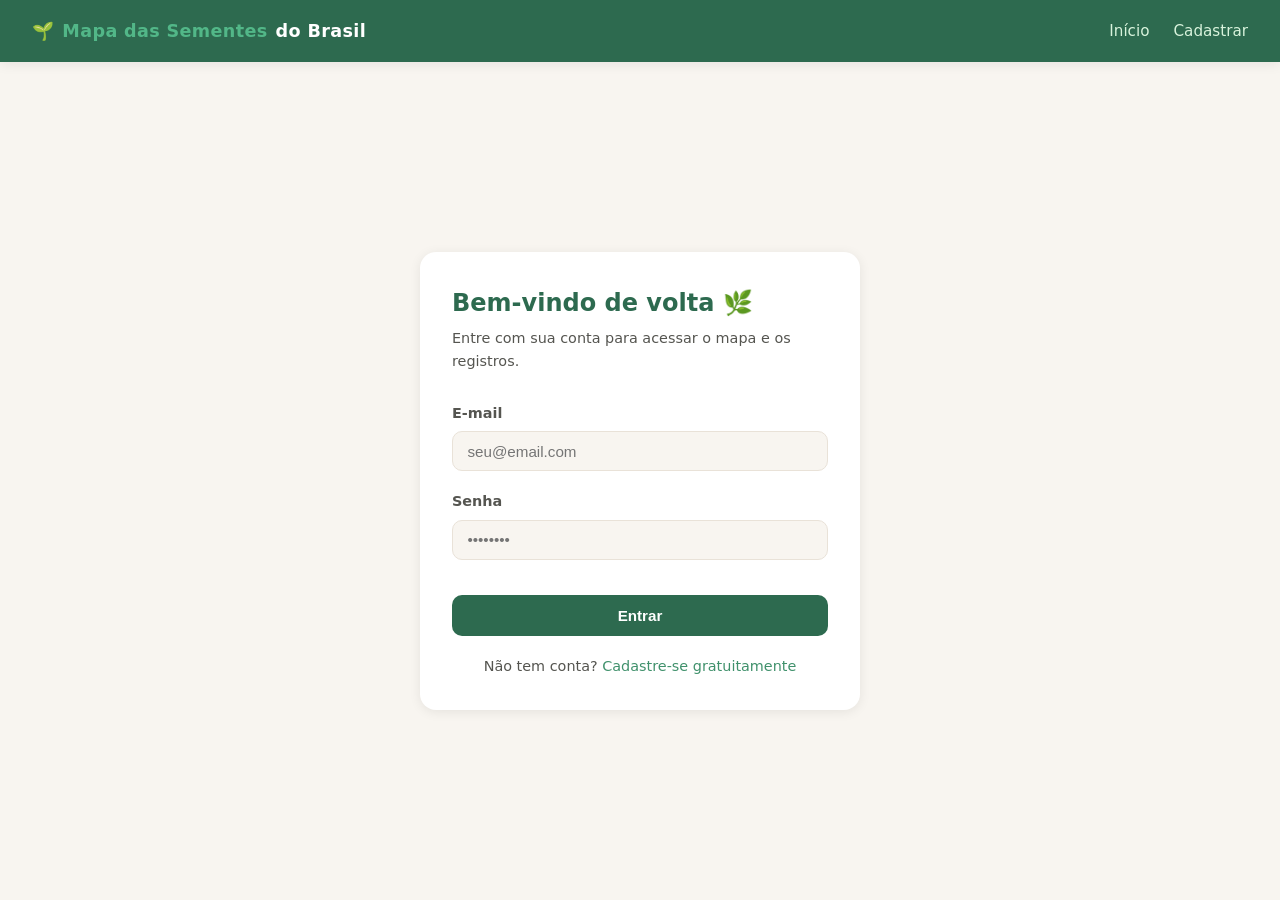
==== frontend/index.html @ fa141c73 "Add files via upload" ====
<!DOCTYPE html>
<html lang="pt-BR">
<head>
  <meta charset="UTF-8" />
  <meta name="viewport" content="width=device-width, initial-scale=1.0" />
  <title>Mapa das Sementes do Brasil</title>
  <link rel="stylesheet" href="css/style.css" />
</head>
<body>

  <!-- Navbar -->
  <nav class="navbar">
    <div class="navbar__logo">
      🌱 <span>Mapa das Sementes</span> do Brasil
    </div>
    <ul class="navbar__nav">
      <li><a href="index.html">Início</a></li>
      <li><a href="#" id="link-mapa">Mapa</a></li>
      <li><a href="login.html">Entrar</a></li>
      <li><a href="cadastro.html">Cadastrar</a></li>
    </ul>
  </nav>

  <!-- Hero -->
  <section class="hero">
    <div class="container">
      <h1 class="hero__titulo">
        Preservando as <span>sementes nativas</span><br>do Brasil
      </h1>
      <p class="hero__subtitulo">
        Uma plataforma colaborativa para catalogar, mapear e proteger
        as espécies nativas e o conhecimento tradicional dos povos do Brasil.
      </p>
      <div class="hero__acoes">
        <a href="#" id="btn-explorar" class="btn btn--secundario" style="color: #d8f3dc; border-color: #52b788;">
          🗺️ Explorar o Mapa
        </a>
        <a href="cadastro.html" class="btn btn--primario" style="background: #52b788; color: #1b1b1b;">
          Participar do projeto
        </a>
      </div>
    </div>
  </section>

  <!-- Estatísticas da API -->
  <section class="container">
    <div class="stats" id="stats-container">
      <div class="stat-card">
        <div class="stat-card__numero" id="stat-sementes">—</div>
        <div class="stat-card__label">Espécies cadastradas</div>
      </div>
      <div class="stat-card">
        <div class="stat-card__numero" id="stat-registros">—</div>
        <div class="stat-card__label">Ocorrências mapeadas</div>
      </div>
      <div class="stat-card">
        <div class="stat-card__numero" id="stat-estados">—</div>
        <div class="stat-card__label">Estados com registros</div>
      </div>
      <div class="stat-card">
        <div class="stat-card__numero" id="stat-usuarios">—</div>
        <div class="stat-card__label">Colaboradores</div>
      </div>
    </div>
  </section>

  <!-- Sobre o projeto -->
  <section style="padding: 3rem 0; background: #fff;">
    <div class="container">
      <h2 style="color: var(--verde-escuro); font-size: 1.6rem; margin-bottom: 1rem;">
        O que é o projeto?
      </h2>
      <p style="color: var(--texto-suave); max-width: 720px; line-height: 1.8;">
        O <strong>Mapa das Sementes do Brasil</strong> é uma iniciativa colaborativa que reúne
        artesãos, pesquisadores e especialistas em um banco de dados aberto de espécies nativas.
        Cada registro inclui geolocalização, fotos, informações botânicas e o conhecimento
        tradicional associado à semente.
      </p>
      <div style="display: flex; gap: 2rem; margin-top: 2rem; flex-wrap: wrap;">
        <div>
          <strong style="color: var(--verde-escuro);">🌿 Para artesãos</strong>
          <p style="color: var(--texto-suave); font-size: 0.9rem; margin-top: 0.3rem;">
            Registre e compartilhe seu conhecimento sobre sementes locais.
          </p>
        </div>
        <div>
          <strong style="color: var(--verde-escuro);">🔬 Para pesquisadores</strong>
          <p style="color: var(--texto-suave); font-size: 0.9rem; margin-top: 0.3rem;">
            Acesse dados georreferenciados e contribua com análises científicas.
          </p>
        </div>
        <div>
          <strong style="color: var(--verde-escuro);">✅ Para especialistas</strong>
          <p style="color: var(--texto-suave); font-size: 0.9rem; margin-top: 0.3rem;">
            Valide registros e garanta a qualidade das informações na plataforma.
          </p>
        </div>
      </div>
    </div>
  </section>

  <!-- Rodapé -->
  <footer style="background: var(--verde-escuro); color: var(--verde-suave); text-align: center; padding: 1.5rem; font-size: 0.85rem; margin-top: 4rem;">
    © 2025 Mapa das Sementes do Brasil · Desenvolvido com Go + PostgreSQL
  </footer>

  <script src="js/api.js"></script>
  <script>
    // Redireciona usuários já logados para o mapa
    document.addEventListener('DOMContentLoaded', () => {
      if (estaLogado()) {
        document.getElementById('link-mapa').href = 'mapa.html';
        document.getElementById('btn-explorar').href = 'mapa.html';
      }

      // Carrega estatísticas da API
      carregarStats();
    });

    async function carregarStats() {
      try {
        // Endpoint de stats (Etapa 4 — /api/registros/stats)
        const dados = await requisicao('/api/registros/stats', 'GET', null, true);
        document.getElementById('stat-registros').textContent =
          dados.total_registros ?? '—';
        document.getElementById('stat-estados').textContent =
          dados.total_estados ?? '—';
      } catch (_) {
        // Silencioso: stats são exibição, não funcionalidade crítica
      }

      try {
        const sementes = await apiListarSementes();
        document.getElementById('stat-sementes').textContent =
          Array.isArray(sementes) ? sementes.length : '—';
      } catch (_) {}
    }
  </script>

</body>
</html>
---- frontend/css/style.css ----
/* =============================================
   Mapa das Sementes do Brasil — Estilos Globais
   ============================================= */

/* --- Variáveis --- */
:root {
  --verde-escuro:  #2d6a4f;
  --verde-medio:   #40916c;
  --verde-claro:   #52b788;
  --verde-suave:   #d8f3dc;
  --terra:         #f8f5f0;
  --terra-escura:  #e9e2d8;
  --texto:         #1b1b1b;
  --texto-suave:   #555550;
  --branco:        #ffffff;
  --erro:          #c0392b;
  --sucesso:       #27ae60;
  --sombra:        0 2px 12px rgba(0, 0, 0, 0.08);
  --raio:          10px;
  --raio-lg:       16px;
  --transicao:     0.2s ease;
}

/* --- Reset base --- */
*, *::before, *::after {
  box-sizing: border-box;
  margin: 0;
  padding: 0;
}

html {
  font-size: 16px;
  scroll-behavior: smooth;
}

body {
  font-family: 'Segoe UI', system-ui, sans-serif;
  background-color: var(--terra);
  color: var(--texto);
  line-height: 1.6;
  min-height: 100vh;
}

img {
  max-width: 100%;
  display: block;
}

a {
  color: var(--verde-medio);
  text-decoration: none;
}

a:hover {
  text-decoration: underline;
}

/* --- Navbar --- */
.navbar {
  background-color: var(--verde-escuro);
  padding: 0 2rem;
  display: flex;
  align-items: center;
  justify-content: space-between;
  height: 62px;
  box-shadow: var(--sombra);
  position: sticky;
  top: 0;
  z-index: 100;
}

.navbar__logo {
  color: var(--branco);
  font-size: 1.1rem;
  font-weight: 700;
  letter-spacing: 0.02em;
  display: flex;
  align-items: center;
  gap: 0.5rem;
}

.navbar__logo span {
  color: var(--verde-claro);
}

.navbar__nav {
  display: flex;
  gap: 1.5rem;
  list-style: none;
}

.navbar__nav a {
  color: var(--verde-suave);
  font-size: 0.95rem;
  transition: color var(--transicao);
}

.navbar__nav a:hover {
  color: var(--branco);
  text-decoration: none;
}

/* --- Container central --- */
.container {
  max-width: 1100px;
  margin: 0 auto;
  padding: 0 1.5rem;
}

/* --- Botões --- */
.btn {
  display: inline-flex;
  align-items: center;
  justify-content: center;
  gap: 0.4rem;
  padding: 0.6rem 1.4rem;
  border: none;
  border-radius: var(--raio);
  font-size: 0.95rem;
  font-weight: 600;
  cursor: pointer;
  transition: background-color var(--transicao), opacity var(--transicao);
  text-decoration: none;
}

.btn:disabled {
  opacity: 0.6;
  cursor: not-allowed;
}

.btn--primario {
  background-color: var(--verde-escuro);
  color: var(--branco);
}

.btn--primario:hover:not(:disabled) {
  background-color: var(--verde-medio);
}

.btn--secundario {
  background-color: transparent;
  color: var(--verde-escuro);
  border: 2px solid var(--verde-escuro);
}

.btn--secundario:hover:not(:disabled) {
  background-color: var(--verde-suave);
}

.btn--bloco {
  width: 100%;
  padding: 0.75rem;
}

/* --- Card --- */
.card {
  background: var(--branco);
  border-radius: var(--raio-lg);
  box-shadow: var(--sombra);
  padding: 2rem;
}

/* --- Formulários --- */
.form-grupo {
  margin-bottom: 1.2rem;
}

.form-grupo label {
  display: block;
  font-size: 0.9rem;
  font-weight: 600;
  color: var(--texto-suave);
  margin-bottom: 0.4rem;
}

.form-grupo input,
.form-grupo select,
.form-grupo textarea {
  width: 100%;
  padding: 0.65rem 0.9rem;
  border: 1.5px solid var(--terra-escura);
  border-radius: var(--raio);
  font-size: 0.95rem;
  color: var(--texto);
  background: var(--terra);
  transition: border-color var(--transicao);
  outline: none;
}

.form-grupo input:focus,
.form-grupo select:focus,
.form-grupo textarea:focus {
  border-color: var(--verde-medio);
  background: var(--branco);
}

/* --- Mensagens de feedback --- */
.msg {
  padding: 0.7rem 1rem;
  border-radius: var(--raio);
  font-size: 0.9rem;
  margin-top: 1rem;
  display: none;
}

.msg--erro {
  background: #fdecea;
  color: var(--erro);
  border-left: 4px solid var(--erro);
}

.msg--sucesso {
  background: #eafaf1;
  color: var(--sucesso);
  border-left: 4px solid var(--sucesso);
}

.msg.visivel {
  display: block;
}

/* --- Hero (página inicial) --- */
.hero {
  background: linear-gradient(135deg, var(--verde-escuro) 0%, var(--verde-medio) 100%);
  color: var(--branco);
  padding: 5rem 1.5rem;
  text-align: center;
}

.hero__titulo {
  font-size: 2.4rem;
  font-weight: 800;
  margin-bottom: 1rem;
  line-height: 1.2;
}

.hero__titulo span {
  color: var(--verde-claro);
}

.hero__subtitulo {
  font-size: 1.1rem;
  opacity: 0.9;
  max-width: 600px;
  margin: 0 auto 2rem;
}

.hero__acoes {
  display: flex;
  gap: 1rem;
  justify-content: center;
  flex-wrap: wrap;
}

/* --- Seção de estatísticas --- */
.stats {
  display: grid;
  grid-template-columns: repeat(auto-fit, minmax(200px, 1fr));
  gap: 1.5rem;
  padding: 3rem 0;
}

.stat-card {
  background: var(--branco);
  border-radius: var(--raio-lg);
  padding: 1.5rem;
  text-align: center;
  box-shadow: var(--sombra);
  border-top: 4px solid var(--verde-claro);
}

.stat-card__numero {
  font-size: 2rem;
  font-weight: 800;
  color: var(--verde-escuro);
}

.stat-card__label {
  font-size: 0.9rem;
  color: var(--texto-suave);
  margin-top: 0.3rem;
}

/* --- Página de autenticação (login/cadastro) --- */
.auth-wrapper {
  min-height: calc(100vh - 62px);
  display: flex;
  align-items: center;
  justify-content: center;
  padding: 2rem 1rem;
}

.auth-card {
  width: 100%;
  max-width: 440px;
}

.auth-card__titulo {
  font-size: 1.5rem;
  font-weight: 700;
  color: var(--verde-escuro);
  margin-bottom: 0.3rem;
}

.auth-card__subtitulo {
  font-size: 0.9rem;
  color: var(--texto-suave);
  margin-bottom: 1.8rem;
}

.auth-card__rodape {
  text-align: center;
  margin-top: 1.2rem;
  font-size: 0.9rem;
  color: var(--texto-suave);
}

/* --- Spinner de carregamento --- */
.spinner {
  width: 18px;
  height: 18px;
  border: 2px solid rgba(255,255,255,0.4);
  border-top-color: var(--branco);
  border-radius: 50%;
  animation: girar 0.7s linear infinite;
  display: inline-block;
}

@keyframes girar {
  to { transform: rotate(360deg); }
}

/* --- Utilitários --- */
.mt-1 { margin-top: 0.5rem; }
.mt-2 { margin-top: 1rem; }
.mt-3 { margin-top: 1.5rem; }
.mb-1 { margin-bottom: 0.5rem; }
.mb-2 { margin-bottom: 1rem; }
.texto-centro { text-align: center; }
.oculto { display: none !important; }

/* --- Responsivo --- */
@media (max-width: 600px) {
  .hero__titulo { font-size: 1.8rem; }
  .navbar { padding: 0 1rem; }
  .navbar__nav { gap: 1rem; }
}
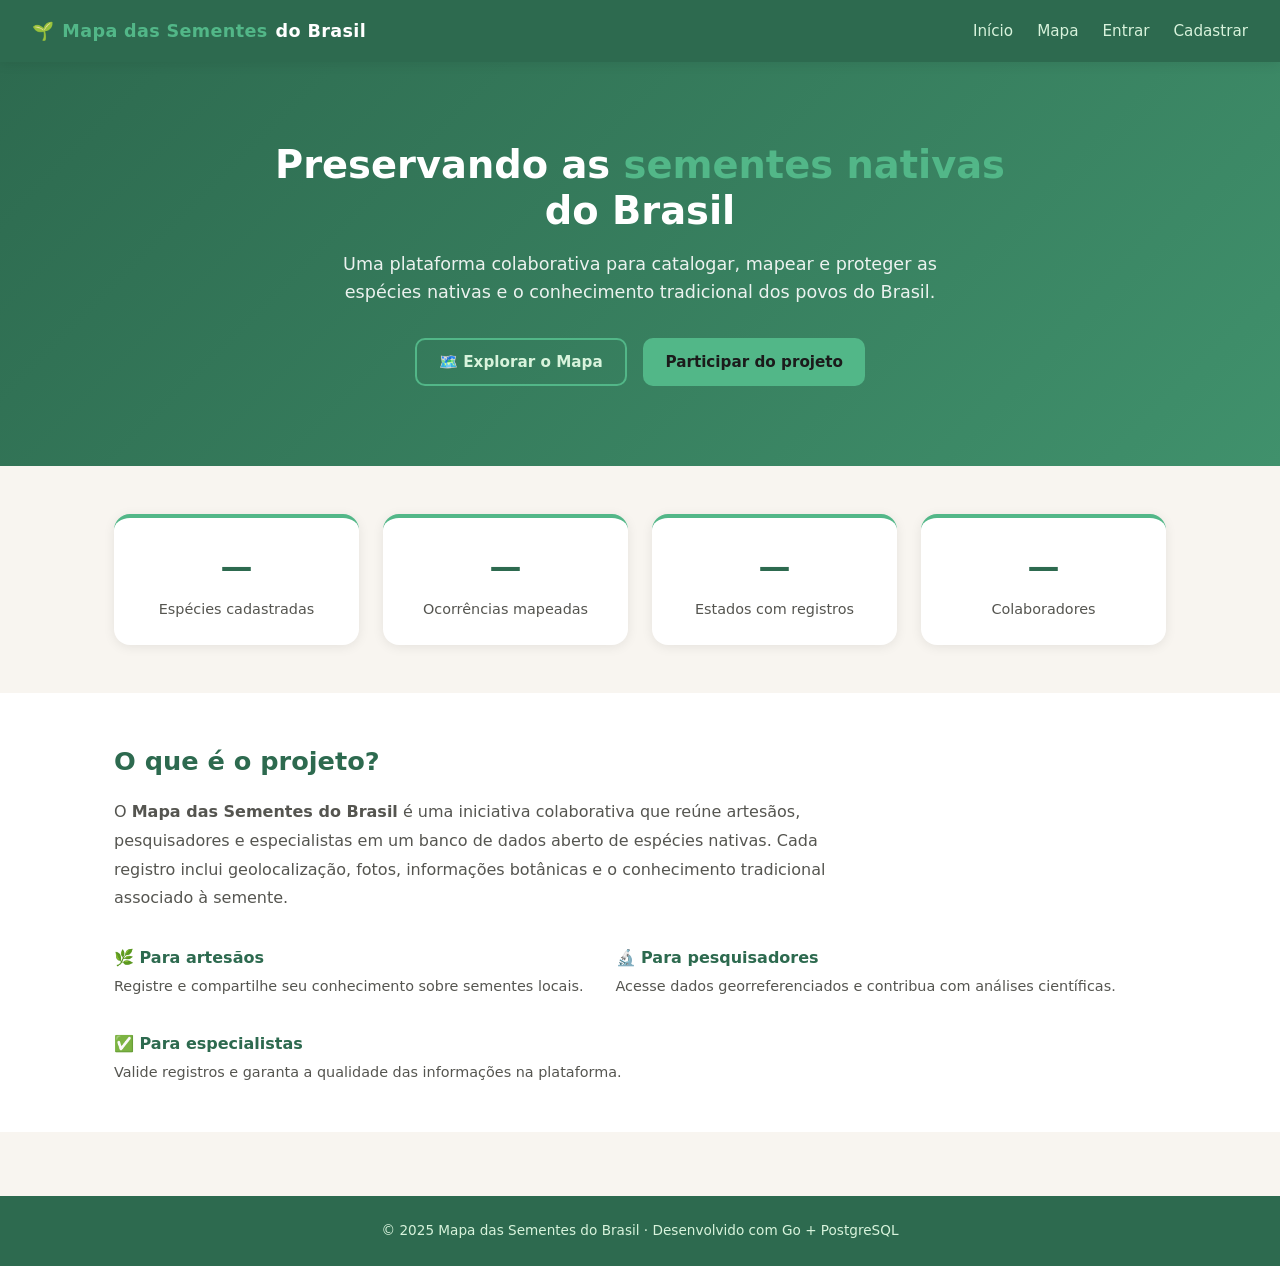
==== commit c1b63885: "Update index.html" ====
--- a/frontend/index.html
+++ b/frontend/index.html
@@ -14,10 +14,10 @@
       🌱 <span>Mapa das Sementes</span> do Brasil
     </div>
     <ul class="navbar__nav">
-      <li><a href="index.html">Início</a></li>
+      <li><a href="/frontend/index.html">Início</a></li>
       <li><a href="#" id="link-mapa">Mapa</a></li>
-      <li><a href="login.html">Entrar</a></li>
-      <li><a href="cadastro.html">Cadastrar</a></li>
+      <li><a href="/frontend/login.html">Entrar</a></li>
+      <li><a href="/frontend/cadastro.html">Cadastrar</a></li>
     </ul>
   </nav>
 
@@ -35,7 +35,7 @@
         <a href="#" id="btn-explorar" class="btn btn--secundario" style="color: #d8f3dc; border-color: #52b788;">
           🗺️ Explorar o Mapa
         </a>
-        <a href="cadastro.html" class="btn btn--primario" style="background: #52b788; color: #1b1b1b;">
+        <a href="/frontend/cadastro.html" class="btn btn--primario" style="background: #52b788; color: #1b1b1b;">
           Participar do projeto
         </a>
       </div>
@@ -106,11 +106,32 @@
 
   <script src="js/api.js"></script>
   <script>
-    // Redireciona usuários já logados para o mapa
+    // Ajusta a navbar e o hero conforme o estado de login.
+    // O mapa interativo (Leaflet) ainda está em desenvolvimento — enquanto
+    // isso, usuários logados veem uma mensagem de boas-vindas em vez de um
+    // link para uma página que ainda não existe.
     document.addEventListener('DOMContentLoaded', () => {
       if (estaLogado()) {
-        document.getElementById('link-mapa').href = 'mapa.html';
-        document.getElementById('btn-explorar').href = 'mapa.html';
+        const usuario = obterUsuario();
+        const navLista = document.querySelector('.navbar__nav');
+
+        // Remove o link "Entrar" e "Cadastrar" da navbar, adiciona saudação + sair
+        navLista.innerHTML = `
+          <li><a href="/frontend/index.html">Início</a></li>
+          <li style="color: #d8f3dc;">Olá, ${usuario?.nome?.split(' ')[0] || 'visitante'} 👋</li>
+          <li><a href="#" id="link-sair">Sair</a></li>
+        `;
+        document.getElementById('link-sair').addEventListener('click', (e) => {
+          e.preventDefault();
+          encerrarSessao();
+        });
+
+        // Botão principal do hero vira aviso de "em breve" em vez de link quebrado
+        const btnExplorar = document.getElementById('btn-explorar');
+        btnExplorar.textContent = '🗺️ Mapa interativo em breve';
+        btnExplorar.style.opacity = '0.7';
+        btnExplorar.style.cursor = 'default';
+        btnExplorar.addEventListener('click', (e) => e.preventDefault());
       }
 
       // Carrega estatísticas da API
@@ -119,23 +140,21 @@
 
     async function carregarStats() {
       try {
-        // Endpoint de stats (Etapa 4 — /api/registros/stats)
-        const dados = await requisicao('/api/registros/stats', 'GET', null, true);
+        // Rota real: GET /api/busca/estatisticas
+        const dados = await apiEstatisticas();
+        document.getElementById('stat-sementes').textContent =
+          dados.total_especies ?? dados.total_sementes ?? '—';
         document.getElementById('stat-registros').textContent =
           dados.total_registros ?? '—';
         document.getElementById('stat-estados').textContent =
           dados.total_estados ?? '—';
+        document.getElementById('stat-usuarios').textContent =
+          dados.total_usuarios ?? '—';
       } catch (_) {
         // Silencioso: stats são exibição, não funcionalidade crítica
       }
-
-      try {
-        const sementes = await apiListarSementes();
-        document.getElementById('stat-sementes').textContent =
-          Array.isArray(sementes) ? sementes.length : '—';
-      } catch (_) {}
     }
   </script>
 
 </body>
-</html>+</html>
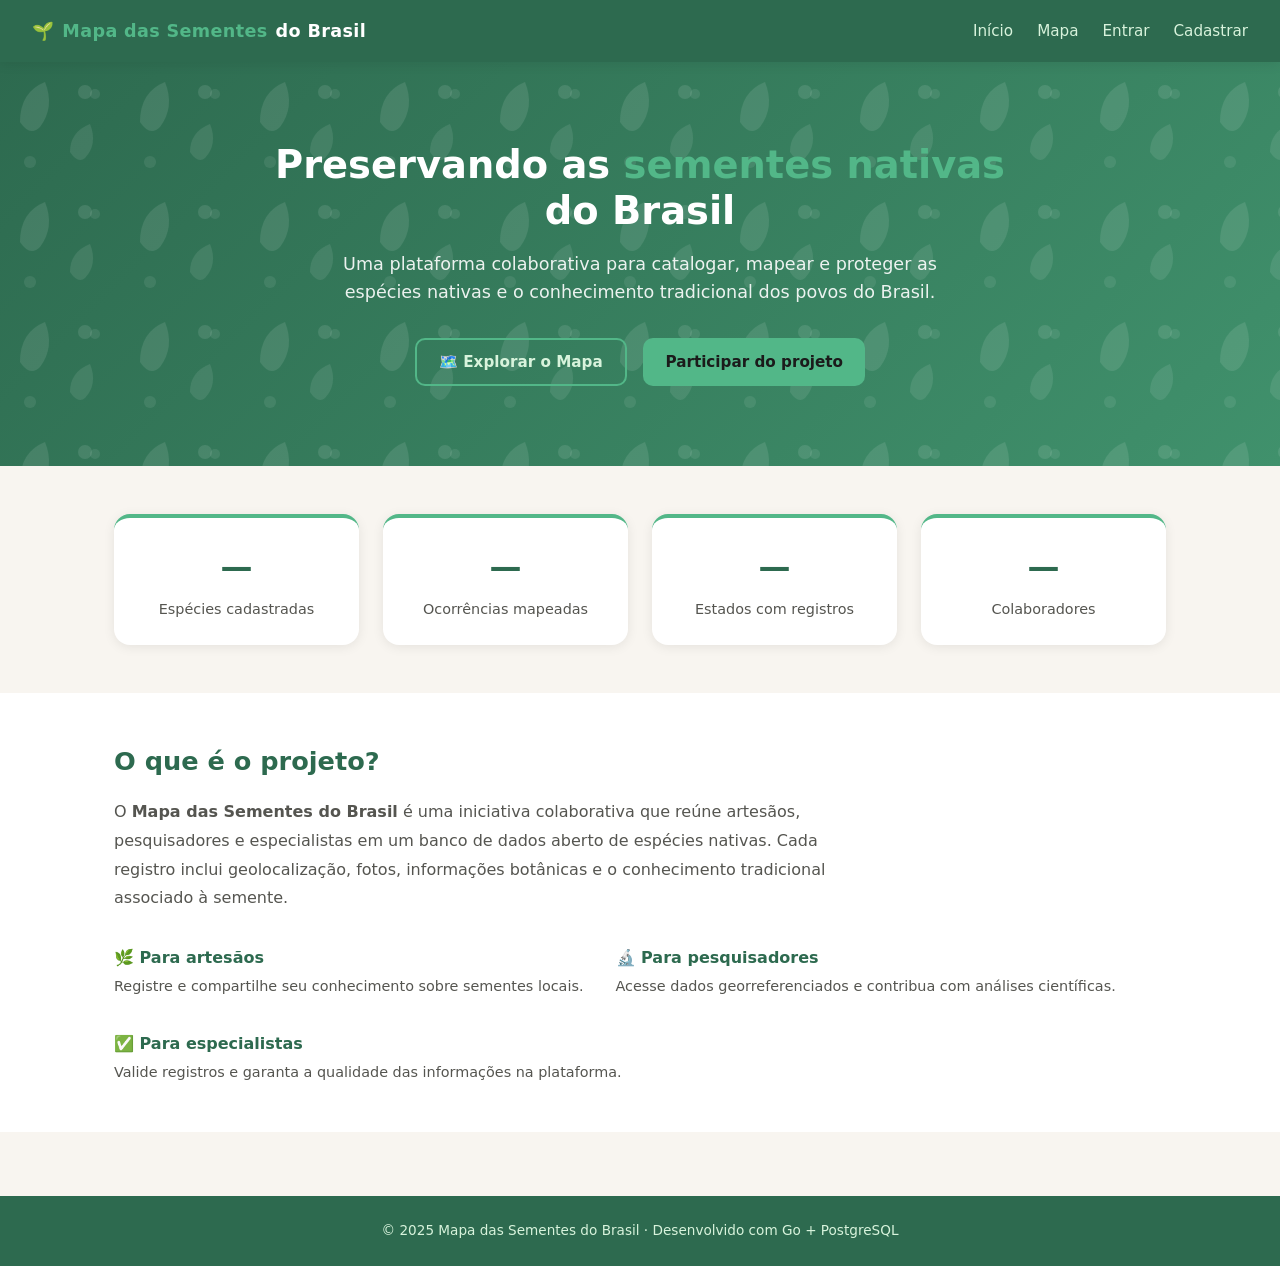
==== commit 17c4835f: "Update index.html" ====
--- a/frontend/index.html
+++ b/frontend/index.html
@@ -116,9 +116,14 @@
         const navLista = document.querySelector('.navbar__nav');
 
         // Remove o link "Entrar" e "Cadastrar" da navbar, adiciona saudação + sair
+        const linkAdmin = usuario?.role === 'admin'
+          ? '<li><a href="/frontend/admin.html" style="color: #d8f3dc;">⚙️ Admin</a></li>'
+          : '';
+
         navLista.innerHTML = `
           <li><a href="/frontend/index.html">Início</a></li>
-          <li style="color: #d8f3dc;">Olá, ${usuario?.nome?.split(' ')[0] || 'visitante'} 👋</li>
+          ${linkAdmin}
+          <li style="color: #d8f3dc;">Olá, ${usuario?.nome_completo?.split(' ')[0] || 'visitante'} 👋</li>
           <li><a href="#" id="link-sair">Sair</a></li>
         `;
         document.getElementById('link-sair').addEventListener('click', (e) => {
--- a/frontend/css/style.css
+++ b/frontend/css/style.css
@@ -221,10 +221,27 @@
 
 /* --- Hero (página inicial) --- */
 .hero {
+  position: relative;
   background: linear-gradient(135deg, var(--verde-escuro) 0%, var(--verde-medio) 100%);
   color: var(--branco);
   padding: 5rem 1.5rem;
   text-align: center;
+  overflow: hidden;
+}
+
+/* Mapa do Brasil estilizado como marca d'água de fundo */
+.hero::before {
+  content: '';
+  position: absolute;
+  inset: 0;
+  background-image: url("data:image/svg+xml;utf8,%3Csvg xmlns='http://www.w3.org/2000/svg' width='120' height='120'%3E%3Cpath fill='%23ffffff' opacity='0.10' d='M20 60 Q20 30 45 20 Q55 45 40 65 Q30 75 20 60 Z'/%3E%3Ccircle cx='85' cy='30' r='7' fill='%23ffffff' opacity='0.10'/%3E%3Ccircle cx='95' cy='32' r='5' fill='%23ffffff' opacity='0.08'/%3E%3Cpath fill='%23ffffff' opacity='0.09' d='M70 90 Q70 70 90 62 Q98 82 85 96 Q78 102 70 90 Z'/%3E%3Ccircle cx='30' cy='100' r='6' fill='%23ffffff' opacity='0.08'/%3E%3C/svg%3E");
+  background-repeat: repeat;
+  pointer-events: none;
+}
+
+.hero > .container {
+  position: relative;
+  z-index: 1;
 }
 
 .hero__titulo {
@@ -344,4 +361,4 @@
   .hero__titulo { font-size: 1.8rem; }
   .navbar { padding: 0 1rem; }
   .navbar__nav { gap: 1rem; }
-}+}
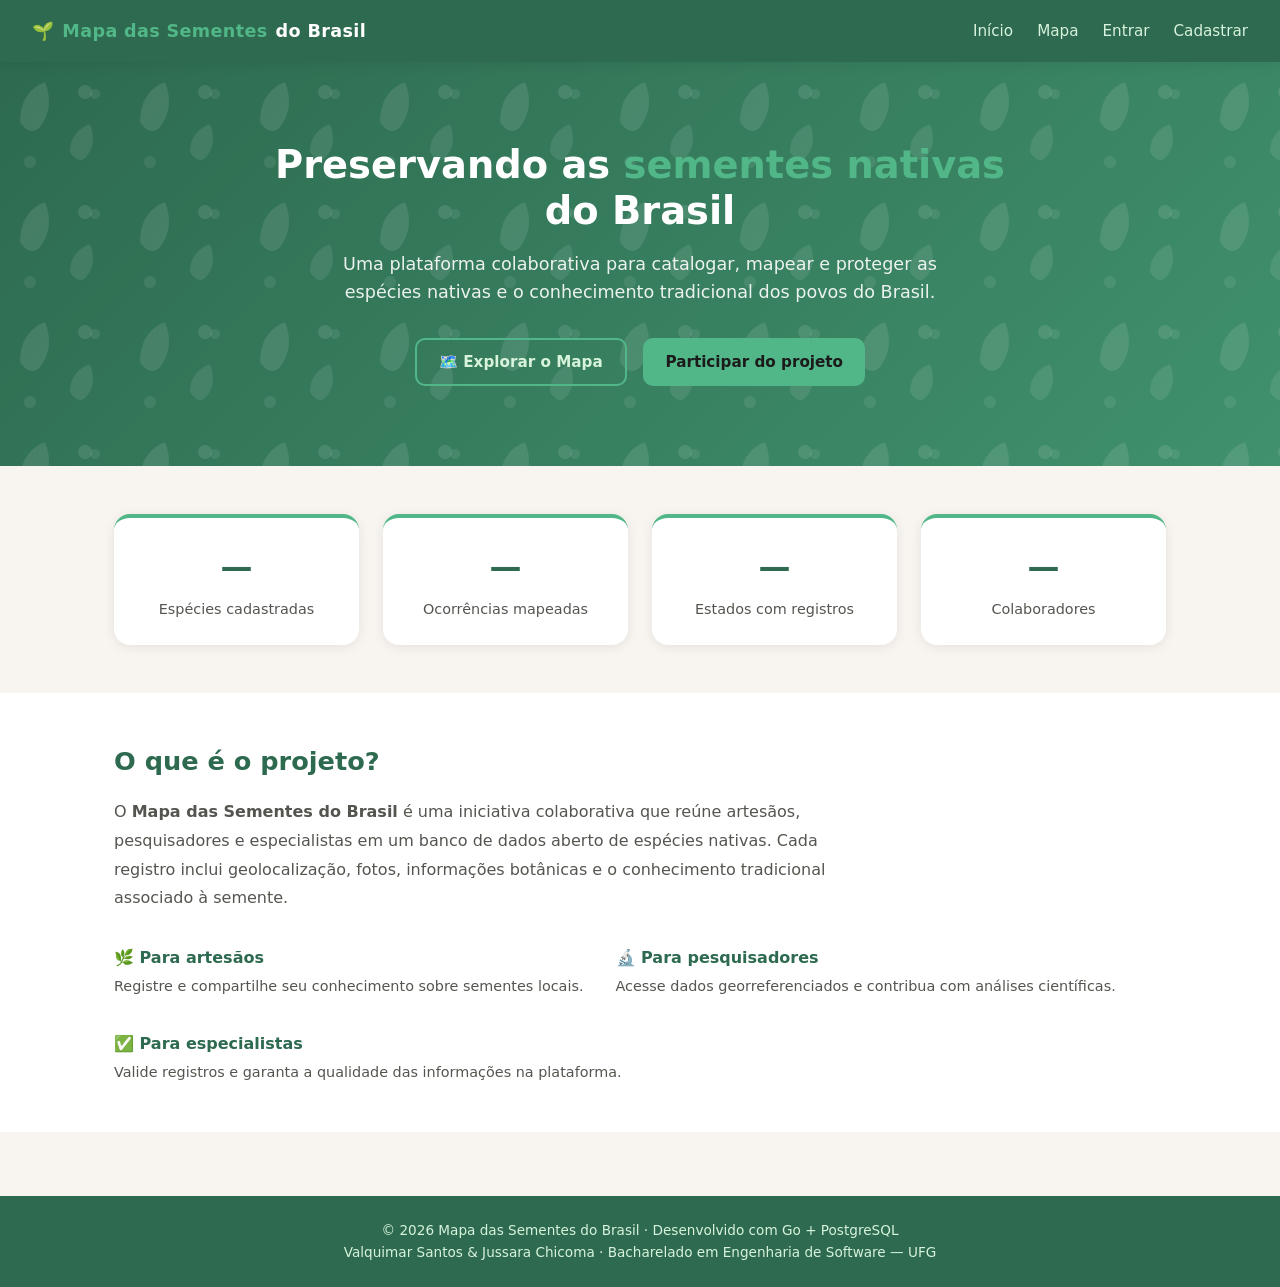
==== commit e58d11c1: "Update index.html" ====
--- a/frontend/index.html
+++ b/frontend/index.html
@@ -101,7 +101,8 @@
 
   <!-- Rodapé -->
   <footer style="background: var(--verde-escuro); color: var(--verde-suave); text-align: center; padding: 1.5rem; font-size: 0.85rem; margin-top: 4rem;">
-    © 2025 Mapa das Sementes do Brasil · Desenvolvido com Go + PostgreSQL
+    © 2026 Mapa das Sementes do Brasil · Desenvolvido com Go + PostgreSQL<br>
+    Valquimar Santos &amp; Jussara Chicoma · Bacharelado em Engenharia de Software — UFG
   </footer>
 
   <script src="js/api.js"></script>
--- a/frontend/css/style.css
+++ b/frontend/css/style.css
@@ -307,9 +307,69 @@
   padding: 2rem 1rem;
 }
 
+.auth-split {
+  display: flex;
+  width: 100%;
+  max-width: 900px;
+  border-radius: var(--raio-lg);
+  overflow: hidden;
+  box-shadow: var(--sombra);
+}
+
+.auth-ilustracao {
+  flex: 1;
+  min-width: 300px;
+  background: #1b4332;
+  display: flex;
+  flex-direction: column;
+  align-items: center;
+  justify-content: center;
+  padding: 2rem;
+}
+
+.auth-ilustracao svg {
+  max-width: 280px;
+}
+
+.auth-ilustracao__frase {
+  color: var(--verde-suave);
+  font-size: 0.95rem;
+  text-align: center;
+  margin-top: 1.5rem;
+  max-width: 240px;
+  line-height: 1.6;
+}
+
+.auth-split .auth-card {
+  flex: 1;
+  min-width: 320px;
+  box-shadow: none;
+  border-radius: 0;
+  display: flex;
+  flex-direction: column;
+  justify-content: center;
+}
+
+/* Auth card usado sozinho (sem o split com ilustração), ex: cadastro.html */
 .auth-card {
   width: 100%;
   max-width: 440px;
+}
+
+@media (max-width: 700px) {
+  .auth-split {
+    flex-direction: column;
+  }
+  .auth-ilustracao {
+    padding: 1.5rem;
+  }
+  .auth-ilustracao svg {
+    max-width: 160px;
+  }
+  .auth-ilustracao__frase {
+    margin-top: 1rem;
+    font-size: 0.85rem;
+  }
 }
 
 .auth-card__titulo {
